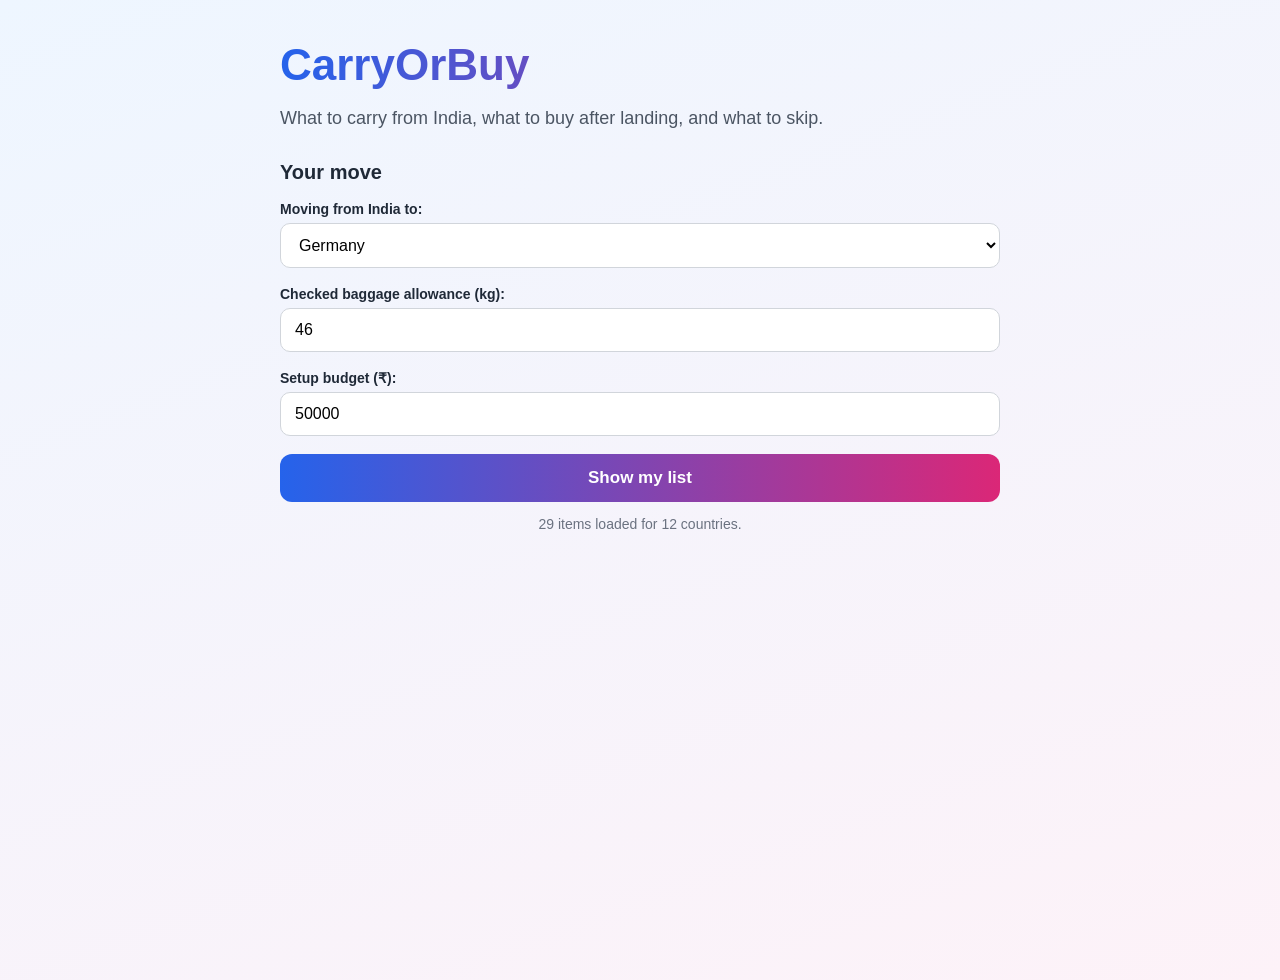
==== index.html @ 7376eaae "Update index.html" ====
<!DOCTYPE html>
<html lang="en">
<head>
  <meta charset="UTF-8">
  <meta name="viewport" content="width=device-width, initial-scale=1.0">
     <title>CarryOrBuy</title>
    <link rel="stylesheet" href="style.css">
  </head>
</head>
<body>
  <h1>CarryOrBuy</h1>
  <p>What to carry from India, what to buy after landing, and what to skip.</p>

  <h2>Your move</h2>

  <label for="country">Moving from India to:</label>
  <select id="country">
    <option value="Germany">Germany</option>
    <option value="UK">UK</option>
    <option value="US">US</option>
    <option value="France">France</option>
    <option value="Spain">Spain</option>
    <option value="Italy">Italy</option>
    <option value="Ireland">Ireland</option>
    <option value="Canada">Canada</option>
    <option value="Australia">Australia</option>
    <option value="New Zealand">New Zealand</option>
    <option value="UAE">UAE</option>
    <option value="Russia">Russia</option>
  </select>
  <br><br>

  <label for="baggage">Checked baggage allowance (kg):</label>
  <input type="number" id="baggage" value="46" min="0">
  <br><br>

  <label for="budget">Setup budget (₹):</label>
  <input type="number" id="budget" value="50000" min="0">
  <br><br>

  <button id="checkBtn">Show my list</button>

  <p id="status"></p>

  <script src="data.js"></script>
  <script>
    document.getElementById("status").textContent =
      ITEMS.length + " items loaded for " + Object.keys(COUNTRIES).length + " countries.";
  </script>
</body>
</html>
---- style.css ----
/* Page background and font */
body {
  font-family: -apple-system, "Segoe UI", Roboto, Helvetica, Arial, sans-serif;
  background: linear-gradient(160deg, #eef6ff 0%, #fdf2f8 100%);
  color: #1f2937;
  max-width: 720px;
  margin: 0 auto;
  padding: 40px 20px;
  min-height: 100vh;
}

/* Big title with a colour gradient */
h1 {
  font-size: 44px;
  margin: 0 0 8px;
  background: linear-gradient(90deg, #2563eb, #db2777);
  -webkit-background-clip: text;
  background-clip: text;
  color: transparent;
}

/* Tagline under the title */
h1 + p {
  font-size: 18px;
  color: #4b5563;
  margin-bottom: 32px;
}

/* "Your move" heading */
h2 {
  font-size: 20px;
  margin-top: 0;
}

/* Labels above each box */
label {
  display: block;
  font-weight: 600;
  font-size: 14px;
  margin-bottom: 6px;
}

/* Dropdown and number boxes */
select, input {
  width: 100%;
  padding: 12px 14px;
  font-size: 16px;
  border: 1px solid #d1d5db;
  border-radius: 10px;
  background: white;
  box-sizing: border-box;
}

select:focus, input:focus {
  outline: none;
  border-color: #2563eb;
  box-shadow: 0 0 0 3px rgba(37, 99, 235, 0.2);
}

/* The button */
button {
  width: 100%;
  padding: 14px;
  font-size: 17px;
  font-weight: 700;
  color: white;
  background: linear-gradient(90deg, #2563eb, #db2777);
  border: none;
  border-radius: 12px;
  cursor: pointer;
  transition: transform 0.1s;
}

button:hover {
  transform: translateY(-2px);
}

/* Status line */
#status {
  text-align: center;
  color: #6b7280;
  font-size: 14px;
}
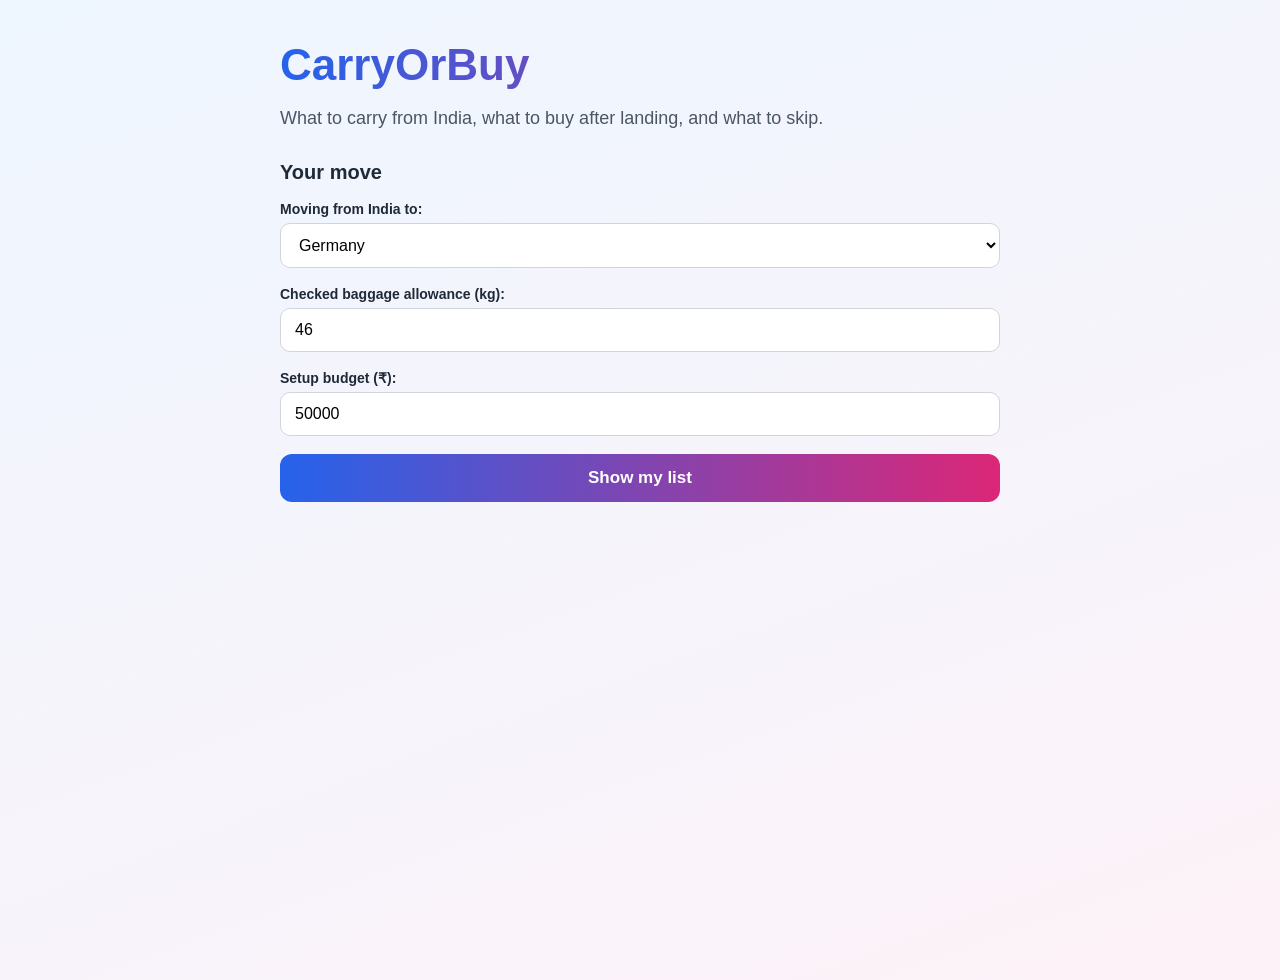
==== commit 40ca744d: "Update index.html" ====
--- a/index.html
+++ b/index.html
@@ -6,7 +6,6 @@
      <title>CarryOrBuy</title>
     <link rel="stylesheet" href="style.css">
   </head>
-</head>
 <body>
   <h1>CarryOrBuy</h1>
   <p>What to carry from India, what to buy after landing, and what to skip.</p>
@@ -40,12 +39,9 @@
 
   <button id="checkBtn">Show my list</button>
 
-  <p id="status"></p>
+    <div id="results"></div>
 
   <script src="data.js"></script>
-  <script>
-    document.getElementById("status").textContent =
-      ITEMS.length + " items loaded for " + Object.keys(COUNTRIES).length + " countries.";
-  </script>
+  <script src="app.js"></script>
 </body>
 </html>
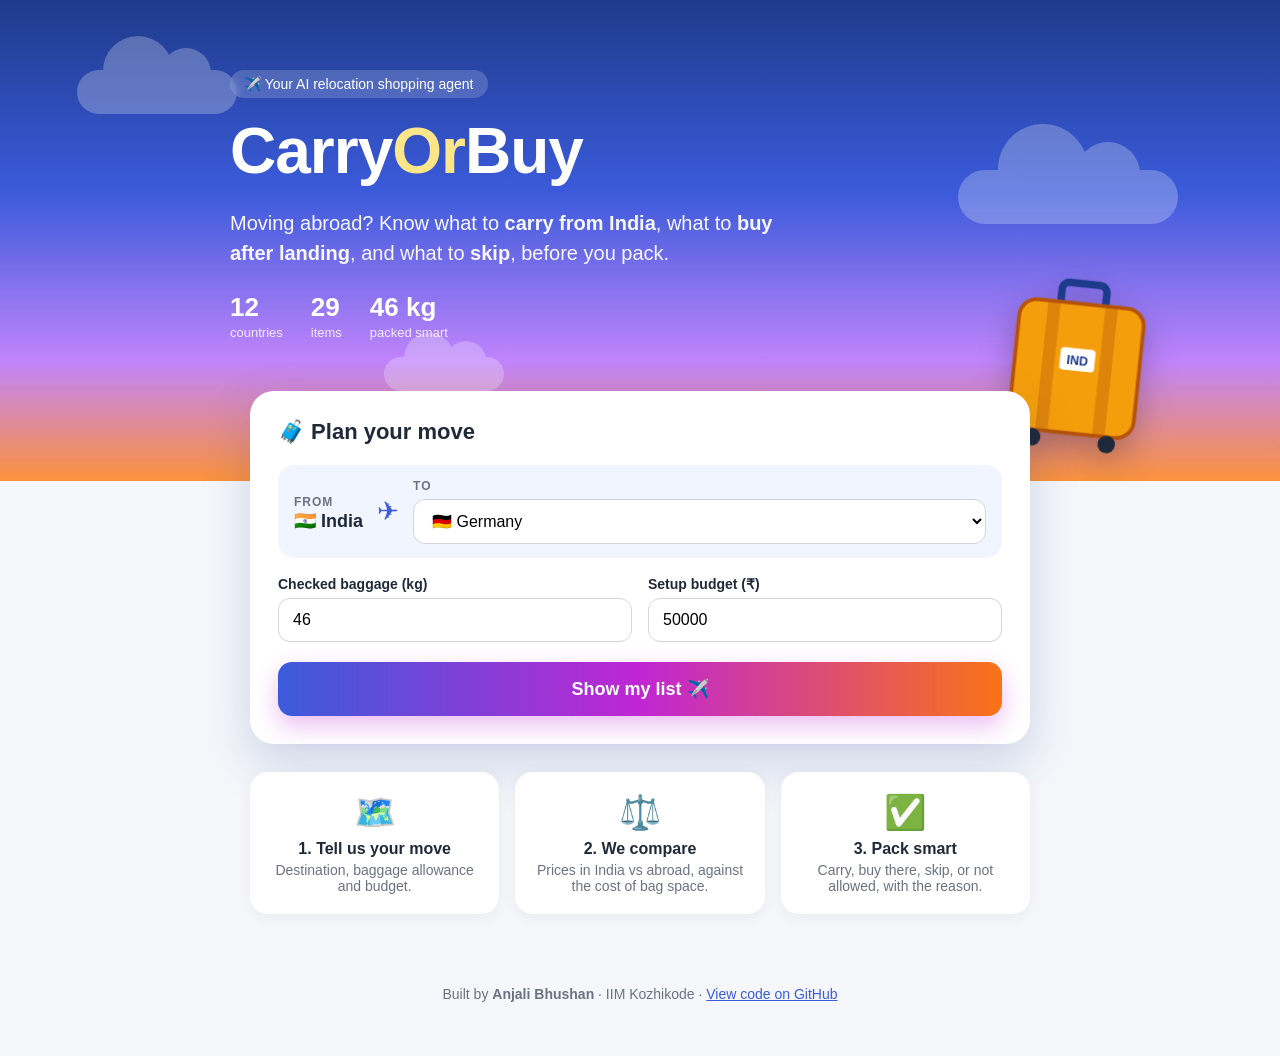
==== commit f49bd627: "Rename index-2.html to index.html" ====
--- a/index.html
+++ b/index.html
@@ -3,43 +3,104 @@
 <head>
   <meta charset="UTF-8">
   <meta name="viewport" content="width=device-width, initial-scale=1.0">
-     <title>CarryOrBuy</title>
-    <link rel="stylesheet" href="style.css">
-  </head>
+  <title>CarryOrBuy · What to pack when you move abroad</title>
+  <meta name="description" content="CarryOrBuy tells Indians moving abroad what to carry from India, what to buy after landing, and what to skip.">
+  <link rel="stylesheet" href="style.css">
+</head>
 <body>
-  <h1>CarryOrBuy</h1>
-  <p>What to carry from India, what to buy after landing, and what to skip.</p>
 
-  <h2>Your move</h2>
+  <!-- ===== HERO: sky, clouds, flying plane ===== -->
+  <header class="hero">
+    <div class="cloud c1"></div>
+    <div class="cloud c2"></div>
+    <div class="cloud c3"></div>
 
-  <label for="country">Moving from India to:</label>
-  <select id="country">
-    <option value="Germany">Germany</option>
-    <option value="UK">UK</option>
-    <option value="US">US</option>
-    <option value="France">France</option>
-    <option value="Spain">Spain</option>
-    <option value="Italy">Italy</option>
-    <option value="Ireland">Ireland</option>
-    <option value="Canada">Canada</option>
-    <option value="Australia">Australia</option>
-    <option value="New Zealand">New Zealand</option>
-    <option value="UAE">UAE</option>
-    <option value="Russia">Russia</option>
-  </select>
-  <br><br>
+    <!-- Plane drawn in code (SVG), flies across the sky -->
+    <svg class="plane" viewBox="0 0 64 64" aria-hidden="true">
+      <path fill="#ffffff" d="M62 30c0-2-2-3-4-3H40L26 6h-6l7 21H14l-5-6H4l3 11-3 11h5l5-6h13l-7 21h6l14-21h18c2 0 4-1 4-3z"/>
+    </svg>
 
-  <label for="baggage">Checked baggage allowance (kg):</label>
-  <input type="number" id="baggage" value="46" min="0">
-  <br><br>
+    <div class="hero-inner">
+      <span class="tag">✈️ Your AI relocation shopping agent</span>
+      <h1>Carry<span>Or</span>Buy</h1>
+      <p class="tagline">Moving abroad? Know what to <b>carry from India</b>, what to <b>buy after landing</b>, and what to <b>skip</b>, before you pack.</p>
+      <div class="stats">
+        <div><strong>12</strong><span>countries</span></div>
+        <div><strong>29</strong><span>items</span></div>
+        <div><strong>46 kg</strong><span>packed smart</span></div>
+      </div>
+    </div>
 
-  <label for="budget">Setup budget (₹):</label>
-  <input type="number" id="budget" value="50000" min="0">
-  <br><br>
+    <!-- Suitcase illustration drawn in code (SVG) -->
+    <svg class="suitcase" viewBox="0 0 120 140" aria-hidden="true">
+      <rect x="42" y="6" width="36" height="20" rx="6" fill="none" stroke="#1e3a8a" stroke-width="6"/>
+      <rect x="10" y="22" width="100" height="104" rx="14" fill="#f59e0b"/>
+      <rect x="10" y="22" width="100" height="104" rx="14" fill="none" stroke="#b45309" stroke-width="3"/>
+      <rect x="32" y="22" width="10" height="104" fill="#b45309" opacity=".35"/>
+      <rect x="78" y="22" width="10" height="104" fill="#b45309" opacity=".35"/>
+      <circle cx="30" cy="132" r="7" fill="#1e293b"/>
+      <circle cx="90" cy="132" r="7" fill="#1e293b"/>
+      <rect x="46" y="58" width="28" height="18" rx="3" fill="#fff"/>
+      <text x="60" y="71" font-size="10" text-anchor="middle" fill="#1e3a8a" font-family="Arial" font-weight="bold">IND</text>
+    </svg>
+  </header>
 
-  <button id="checkBtn">Show my list</button>
+  <main>
+    <!-- ===== FORM CARD ===== -->
+    <section class="planner">
+      <h2>🧳 Plan your move</h2>
 
+      <div class="route">
+        <div class="from"><span class="small">From</span><strong>🇮🇳 India</strong></div>
+        <div class="arrow">✈</div>
+        <div class="to">
+          <label for="country" class="small">To</label>
+          <select id="country">
+            <option value="Germany">🇩🇪 Germany</option>
+            <option value="UK">🇬🇧 UK</option>
+            <option value="US">🇺🇸 US</option>
+            <option value="France">🇫🇷 France</option>
+            <option value="Spain">🇪🇸 Spain</option>
+            <option value="Italy">🇮🇹 Italy</option>
+            <option value="Ireland">🇮🇪 Ireland</option>
+            <option value="Canada">🇨🇦 Canada</option>
+            <option value="Australia">🇦🇺 Australia</option>
+            <option value="New Zealand">🇳🇿 New Zealand</option>
+            <option value="UAE">🇦🇪 UAE</option>
+            <option value="Russia">🇷🇺 Russia</option>
+          </select>
+        </div>
+      </div>
+
+      <div class="two-col">
+        <div>
+          <label for="baggage">Checked baggage (kg)</label>
+          <input type="number" id="baggage" value="46" min="0">
+        </div>
+        <div>
+          <label for="budget">Setup budget (₹)</label>
+          <input type="number" id="budget" value="50000" min="0">
+        </div>
+      </div>
+
+      <button id="checkBtn">Show my list ✈️</button>
+    </section>
+
+    <!-- ===== HOW IT WORKS ===== -->
+    <section class="how">
+      <div class="step"><div class="icon">🗺️</div><h3>1. Tell us your move</h3><p>Destination, baggage allowance and budget.</p></div>
+      <div class="step"><div class="icon">⚖️</div><h3>2. We compare</h3><p>Prices in India vs abroad, against the cost of bag space.</p></div>
+      <div class="step"><div class="icon">✅</div><h3>3. Pack smart</h3><p>Carry, buy there, skip, or not allowed, with the reason.</p></div>
+    </section>
+
+    <!-- ===== RESULTS appear here ===== -->
     <div id="results"></div>
+  </main>
+
+  <footer>
+    <p>Built by <strong>Anjali Bhushan</strong> · IIM Kozhikode ·
+      <a href="https://github.com/anjali-bhushan/carryorbuy" target="_blank" rel="noopener">View code on GitHub</a></p>
+  </footer>
 
   <script src="data.js"></script>
   <script src="app.js"></script>
--- a/style.css
+++ b/style.css
@@ -1,83 +1,215 @@
-/* Page background and font */
+/* ============ CarryOrBuy design ============ */
+
+* { box-sizing: border-box; }
+
 body {
+  margin: 0;
   font-family: -apple-system, "Segoe UI", Roboto, Helvetica, Arial, sans-serif;
-  background: linear-gradient(160deg, #eef6ff 0%, #fdf2f8 100%);
   color: #1f2937;
-  max-width: 720px;
-  margin: 0 auto;
-  padding: 40px 20px;
-  min-height: 100vh;
-}
-
-/* Big title with a colour gradient */
-h1 {
-  font-size: 44px;
-  margin: 0 0 8px;
-  background: linear-gradient(90deg, #2563eb, #db2777);
-  -webkit-background-clip: text;
-  background-clip: text;
-  color: transparent;
-}
-
-/* Tagline under the title */
-h1 + p {
-  font-size: 18px;
-  color: #4b5563;
-  margin-bottom: 32px;
-}
-
-/* "Your move" heading */
-h2 {
-  font-size: 20px;
-  margin-top: 0;
-}
-
-/* Labels above each box */
-label {
-  display: block;
-  font-weight: 600;
+  background: #f5f7fb;
+}
+
+/* ---------- HERO: sunset sky ---------- */
+.hero {
+  position: relative;
+  overflow: hidden;
+  padding: 70px 20px 140px;
+  background: linear-gradient(180deg, #1e3a8a 0%, #3b5bdb 40%, #c084fc 75%, #fb923c 100%);
+  color: white;
+}
+
+.hero-inner { position: relative; z-index: 2; max-width: 820px; margin: 0 auto; }
+
+.tag {
+  display: inline-block;
+  padding: 6px 14px;
+  border-radius: 999px;
+  background: rgba(255, 255, 255, 0.18);
   font-size: 14px;
-  margin-bottom: 6px;
-}
-
-/* Dropdown and number boxes */
+  backdrop-filter: blur(4px);
+}
+
+.hero h1 { font-size: 64px; margin: 16px 0 8px; letter-spacing: -1px; }
+.hero h1 span { color: #fde68a; }
+
+.tagline { font-size: 20px; line-height: 1.5; max-width: 560px; opacity: .95; }
+
+.stats { display: flex; gap: 28px; margin-top: 24px; }
+.stats strong { display: block; font-size: 26px; }
+.stats span { font-size: 13px; opacity: .85; }
+
+/* Clouds */
+.cloud {
+  position: absolute;
+  background: white;
+  border-radius: 100px;
+  opacity: .25;
+  z-index: 1;
+}
+.cloud::before, .cloud::after {
+  content: "";
+  position: absolute;
+  background: white;
+  border-radius: 50%;
+}
+.c1 { width: 160px; height: 44px; top: 70px; left: 6%; }
+.c1::before { width: 70px; height: 70px; top: -34px; left: 26px; }
+.c1::after  { width: 50px; height: 50px; top: -22px; left: 84px; }
+.c2 { width: 220px; height: 54px; top: 170px; right: 8%; animation: drift 30s linear infinite; }
+.c2::before { width: 90px; height: 90px; top: -46px; left: 40px; }
+.c2::after  { width: 64px; height: 64px; top: -28px; left: 118px; }
+.c3 { width: 120px; height: 34px; bottom: 90px; left: 30%; }
+.c3::before { width: 50px; height: 50px; top: -24px; left: 20px; }
+.c3::after  { width: 40px; height: 40px; top: -16px; left: 62px; }
+
+@keyframes drift { from { transform: translateX(0); } to { transform: translateX(-60px); } }
+
+/* Flying plane */
+.plane {
+  position: absolute;
+  width: 54px;
+  top: 40px;
+  left: -80px;
+  z-index: 2;
+  animation: fly 14s linear infinite;
+  filter: drop-shadow(0 4px 6px rgba(0,0,0,.25));
+}
+@keyframes fly {
+  0%   { transform: translate(0, 60px) rotate(-8deg); }
+  100% { transform: translate(115vw, -20px) rotate(-8deg); }
+}
+
+/* Suitcase */
+.suitcase {
+  position: absolute;
+  right: 10%;
+  bottom: 30px;
+  width: 150px;
+  z-index: 2;
+  transform: rotate(6deg);
+  animation: bob 4s ease-in-out infinite;
+  filter: drop-shadow(0 12px 16px rgba(0,0,0,.25));
+}
+@keyframes bob { 0%,100% { transform: rotate(6deg) translateY(0); } 50% { transform: rotate(6deg) translateY(-10px); } }
+
+/* ---------- MAIN ---------- */
+main { max-width: 820px; margin: -90px auto 0; padding: 0 20px; position: relative; z-index: 3; }
+
+.planner {
+  background: white;
+  border-radius: 24px;
+  padding: 28px;
+  box-shadow: 0 20px 50px rgba(30, 58, 138, 0.18);
+}
+.planner h2 { margin: 0 0 20px; font-size: 22px; }
+
+.route {
+  display: flex;
+  align-items: center;
+  gap: 14px;
+  background: #f1f5ff;
+  border-radius: 16px;
+  padding: 14px 16px;
+  margin-bottom: 18px;
+}
+.from strong { font-size: 18px; display: block; }
+.small { font-size: 12px; text-transform: uppercase; letter-spacing: 1px; color: #6b7280; font-weight: 700; }
+.arrow { font-size: 26px; color: #3b5bdb; }
+.to { flex: 1; }
+
+.two-col { display: grid; grid-template-columns: 1fr 1fr; gap: 16px; margin-bottom: 20px; }
+
+label { display: block; font-weight: 600; font-size: 14px; margin-bottom: 6px; }
+
 select, input {
   width: 100%;
   padding: 12px 14px;
   font-size: 16px;
   border: 1px solid #d1d5db;
-  border-radius: 10px;
-  background: white;
-  box-sizing: border-box;
-}
-
-select:focus, input:focus {
-  outline: none;
-  border-color: #2563eb;
-  box-shadow: 0 0 0 3px rgba(37, 99, 235, 0.2);
-}
-
-/* The button */
+  border-radius: 12px;
+  background: white;
+}
+select:focus, input:focus { outline: none; border-color: #3b5bdb; box-shadow: 0 0 0 3px rgba(59,91,219,.2); }
+
 button {
   width: 100%;
-  padding: 14px;
-  font-size: 17px;
+  padding: 16px;
+  font-size: 18px;
   font-weight: 700;
   color: white;
-  background: linear-gradient(90deg, #2563eb, #db2777);
   border: none;
-  border-radius: 12px;
+  border-radius: 14px;
   cursor: pointer;
-  transition: transform 0.1s;
-}
-
-button:hover {
-  transform: translateY(-2px);
-}
-
-/* Status line */
-#status {
-  text-align: center;
-  color: #6b7280;
-  font-size: 14px;
-}
+  background: linear-gradient(90deg, #3b5bdb, #c026d3, #f97316);
+  box-shadow: 0 10px 24px rgba(192, 38, 211, .3);
+  transition: transform .15s;
+}
+button:hover { transform: translateY(-2px); }
+
+/* How it works */
+.how { display: grid; grid-template-columns: repeat(3, 1fr); gap: 16px; margin: 28px 0; }
+.step { background: white; border-radius: 18px; padding: 20px; text-align: center; box-shadow: 0 4px 16px rgba(0,0,0,.05); }
+.step .icon { font-size: 34px; }
+.step h3 { font-size: 16px; margin: 8px 0 4px; }
+.step p { font-size: 14px; color: #6b7280; margin: 0; }
+
+/* ---------- RESULTS ---------- */
+.card {
+  background: white;
+  border-radius: 20px;
+  padding: 22px 24px;
+  margin: 20px 0;
+  box-shadow: 0 6px 24px rgba(0, 0, 0, 0.06);
+}
+.card h3 { margin: 0 0 14px; font-size: 19px; }
+
+.summary { background: linear-gradient(135deg, #1e3a8a, #6d28d9); color: white; }
+.summary h2 { margin: 0 0 4px; }
+.summary .muted { color: #c7d2fe; }
+
+.tiles { display: grid; grid-template-columns: repeat(4, 1fr); gap: 10px; margin: 18px 0; }
+.tile { background: rgba(255,255,255,.12); border-radius: 14px; padding: 12px; text-align: center; }
+.tile strong { display: block; font-size: 28px; }
+.tile span { font-size: 13px; }
+
+.muted { color: #6b7280; font-size: 14px; }
+
+.pill { display: inline-block; padding: 4px 12px; border-radius: 999px; font-size: 13px; font-weight: 700; white-space: nowrap; }
+.pill.carry { background: #dcfce7; color: #166534; }
+.pill.buy   { background: #dbeafe; color: #1e40af; }
+.pill.skip  { background: #f3f4f6; color: #4b5563; }
+.pill.no    { background: #fee2e2; color: #991b1b; }
+
+.meter { height: 14px; background: rgba(255,255,255,.25); border-radius: 999px; overflow: hidden; margin: 6px 0 16px; }
+.meter .fill { height: 100%; background: linear-gradient(90deg, #4ade80, #fde68a); border-radius: 999px; }
+.meter .fill.over { background: #ef4444; }
+.warn { color: #fecaca; font-weight: 700; }
+
+.item { border-left: 4px solid #e5e7eb; padding: 12px 0 12px 14px; margin-bottom: 10px; }
+.item.carry { border-color: #22c55e; }
+.item.buy   { border-color: #3b82f6; }
+.item.skip  { border-color: #9ca3af; }
+.item.no    { border-color: #ef4444; background: #fef2f2; border-radius: 0 10px 10px 0; }
+.item-top { display: flex; justify-content: space-between; align-items: center; gap: 10px; }
+.name { font-weight: 600; }
+.why  { font-size: 14px; color: #374151; margin: 6px 0 4px; }
+.note { font-size: 13px; color: #6b7280; margin: 4px 0; font-style: italic; }
+.links { font-size: 13px; margin: 4px 0 0; }
+.links a { color: #3b5bdb; font-weight: 600; text-decoration: none; }
+.links a:hover { text-decoration: underline; }
+
+.disclaimer { font-size: 12px; color: #6b7280; text-align: center; margin: 24px 0; line-height: 1.6; }
+
+footer { text-align: center; padding: 30px 20px 40px; color: #6b7280; font-size: 14px; }
+footer a { color: #3b5bdb; }
+
+/* ---------- PHONES ---------- */
+@media (max-width: 640px) {
+  .hero { padding: 50px 18px 130px; }
+  .hero h1 { font-size: 44px; }
+  .tagline { font-size: 17px; }
+  .suitcase { width: 90px; right: 6%; bottom: 20px; }
+  .two-col, .how { grid-template-columns: 1fr; }
+  .tiles { grid-template-columns: repeat(2, 1fr); }
+  .route { flex-wrap: wrap; }
+}
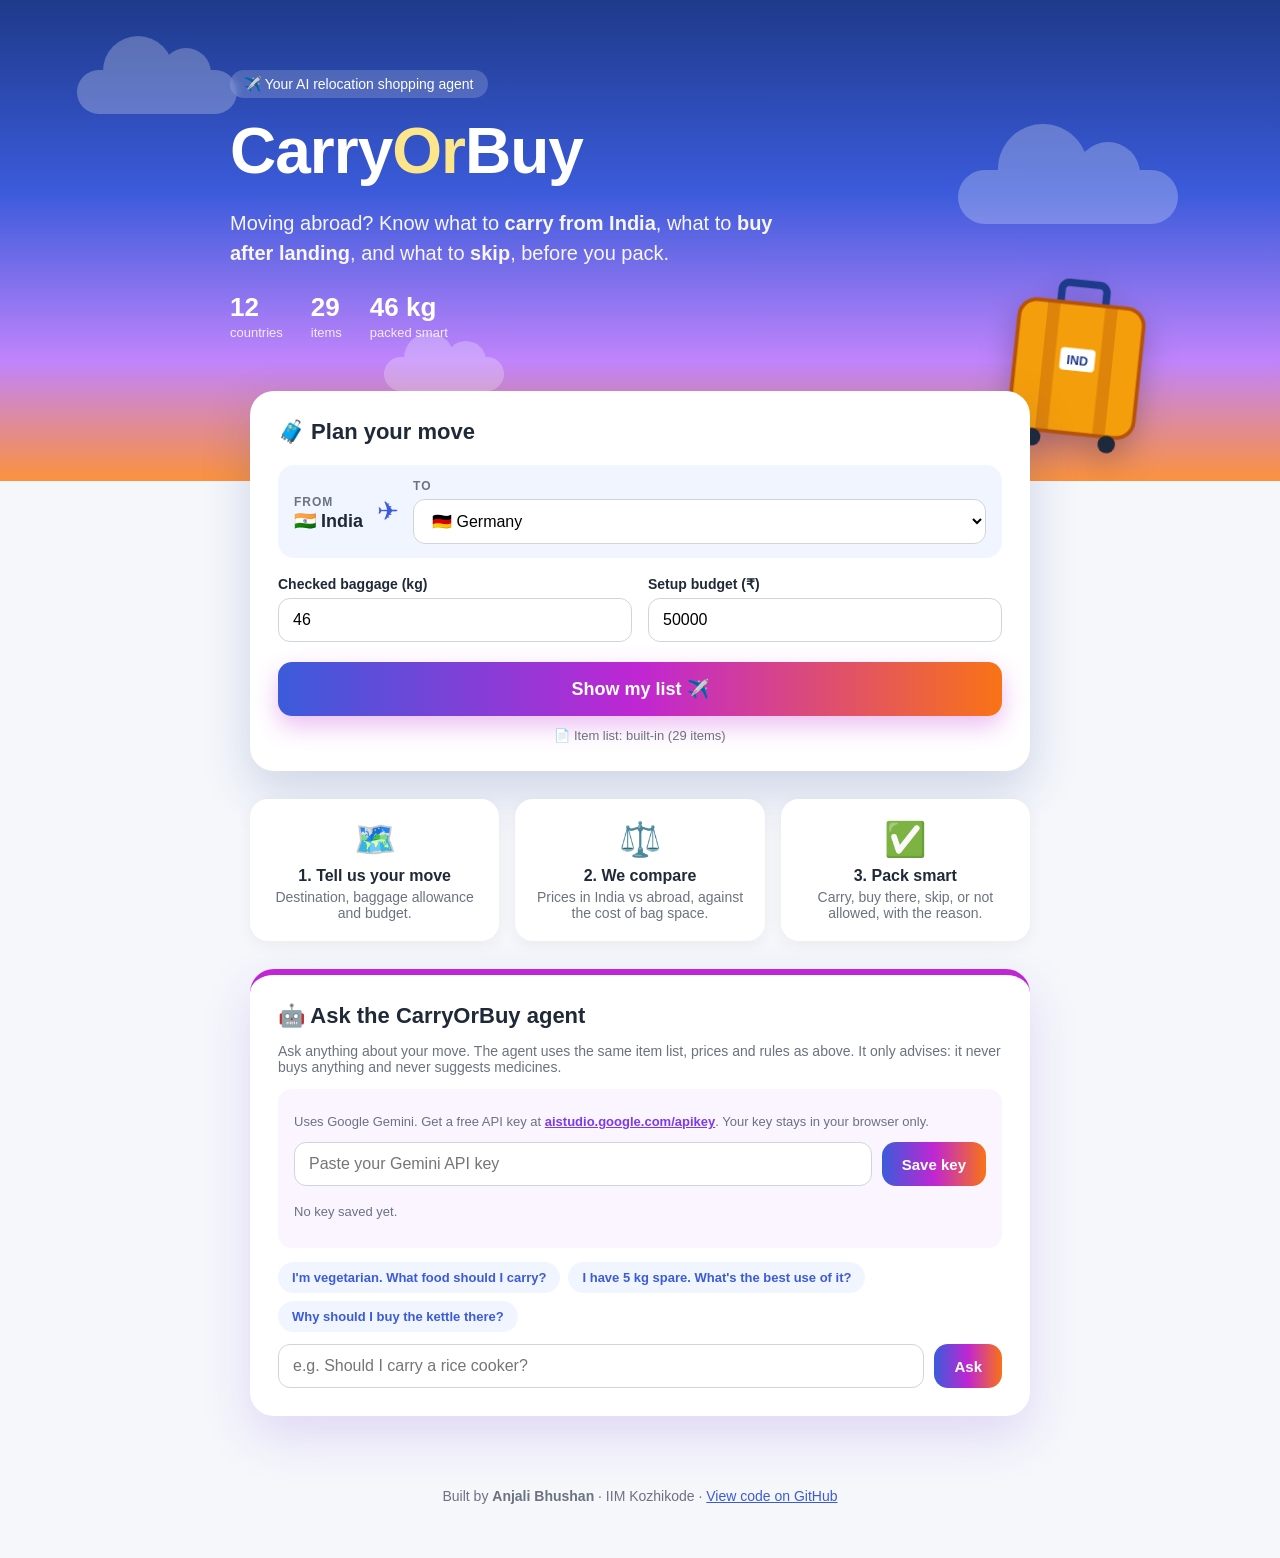
==== commit 2aeabf74: "Rename index-2.html to index.html" ====
--- a/index.html
+++ b/index.html
@@ -84,6 +84,7 @@
       </div>
 
       <button id="checkBtn">Show my list ✈️</button>
+      <p id="source" class="source"></p>
     </section>
 
     <!-- ===== HOW IT WORKS ===== -->
@@ -95,6 +96,38 @@
 
     <!-- ===== RESULTS appear here ===== -->
     <div id="results"></div>
+
+    <!-- ===== AI AGENT ===== -->
+    <section class="agent">
+      <h2>🤖 Ask the CarryOrBuy agent</h2>
+      <p class="muted">Ask anything about your move. The agent uses the same item list, prices and rules as above.
+        It only advises: it never buys anything and never suggests medicines.</p>
+
+      <div class="keybox">
+        <p class="small-text">Uses Google Gemini. Get a free API key at
+          <a href="https://aistudio.google.com/apikey" target="_blank" rel="noopener">aistudio.google.com/apikey</a>.
+          Your key stays in your browser only.</p>
+        <div id="keyRow" class="row">
+          <input type="password" id="apiKey" placeholder="Paste your Gemini API key">
+          <button id="saveKeyBtn" class="small-btn">Save key</button>
+        </div>
+        <p><span id="keyStatus" class="small-text"></span>
+          <button id="forgetBtn" class="link-btn">Forget key</button></p>
+      </div>
+
+      <div class="chips">
+        <button class="chip">I'm vegetarian. What food should I carry?</button>
+        <button class="chip">I have 5 kg spare. What's the best use of it?</button>
+        <button class="chip">Why should I buy the kettle there?</button>
+      </div>
+
+      <div id="chatLog" class="chat-log"></div>
+      <div class="row">
+        <input type="text" id="chatInput" placeholder="e.g. Should I carry a rice cooker?">
+        <button id="askBtn" class="small-btn">Ask</button>
+      </div>
+    </section>
+
   </main>
 
   <footer>
@@ -104,5 +137,6 @@
 
   <script src="data.js"></script>
   <script src="app.js"></script>
+  <script src="agent.js"></script>
 </body>
 </html>
--- a/style.css
+++ b/style.css
@@ -213,3 +213,56 @@
   .tiles { grid-template-columns: repeat(2, 1fr); }
   .route { flex-wrap: wrap; }
 }
+
+/* ---------- Download button, data source ---------- */
+.source { text-align: center; font-size: 13px; color: #6b7280; margin: 12px 0 0; }
+button.secondary {
+  margin-top: 6px;
+  background: white;
+  color: #3b5bdb;
+  box-shadow: none;
+  font-size: 15px;
+  padding: 12px;
+}
+
+/* ---------- AI agent ---------- */
+.agent {
+  background: white;
+  border-radius: 24px;
+  padding: 28px;
+  margin: 28px 0;
+  box-shadow: 0 20px 50px rgba(109, 40, 217, 0.15);
+  border-top: 6px solid #c026d3;
+}
+.agent h2 { margin: 0 0 6px; font-size: 22px; }
+.keybox { background: #faf5ff; border-radius: 14px; padding: 12px 16px; margin: 14px 0; }
+.small-text { font-size: 13px; color: #6b7280; }
+.keybox a { color: #7c3aed; font-weight: 600; }
+.row { display: flex; gap: 10px; }
+.row input { flex: 1; }
+.small-btn { width: auto; padding: 12px 20px; font-size: 15px; box-shadow: none; }
+.link-btn { width: auto; background: none; color: #7c3aed; padding: 0 0 0 8px; font-size: 13px; box-shadow: none; text-decoration: underline; }
+.link-btn:hover { transform: none; }
+
+.chips { display: flex; flex-wrap: wrap; gap: 8px; margin-bottom: 12px; }
+.chip {
+  width: auto;
+  background: #f1f5ff;
+  color: #3b5bdb;
+  font-size: 13px;
+  font-weight: 600;
+  padding: 8px 14px;
+  border-radius: 999px;
+  box-shadow: none;
+}
+
+.chat-log { max-height: 420px; overflow-y: auto; margin-bottom: 12px; }
+.chat-log:empty { display: none; }
+.msg { padding: 10px 14px; border-radius: 14px; margin: 8px 0; white-space: pre-wrap; font-size: 15px; line-height: 1.5; max-width: 90%; }
+.msg.user { background: #3b5bdb; color: white; margin-left: auto; }
+.msg.bot  { background: #f3f4f6; color: #1f2937; }
+
+@media (max-width: 640px) {
+  .row { flex-direction: column; }
+  .small-btn { width: 100%; }
+}
